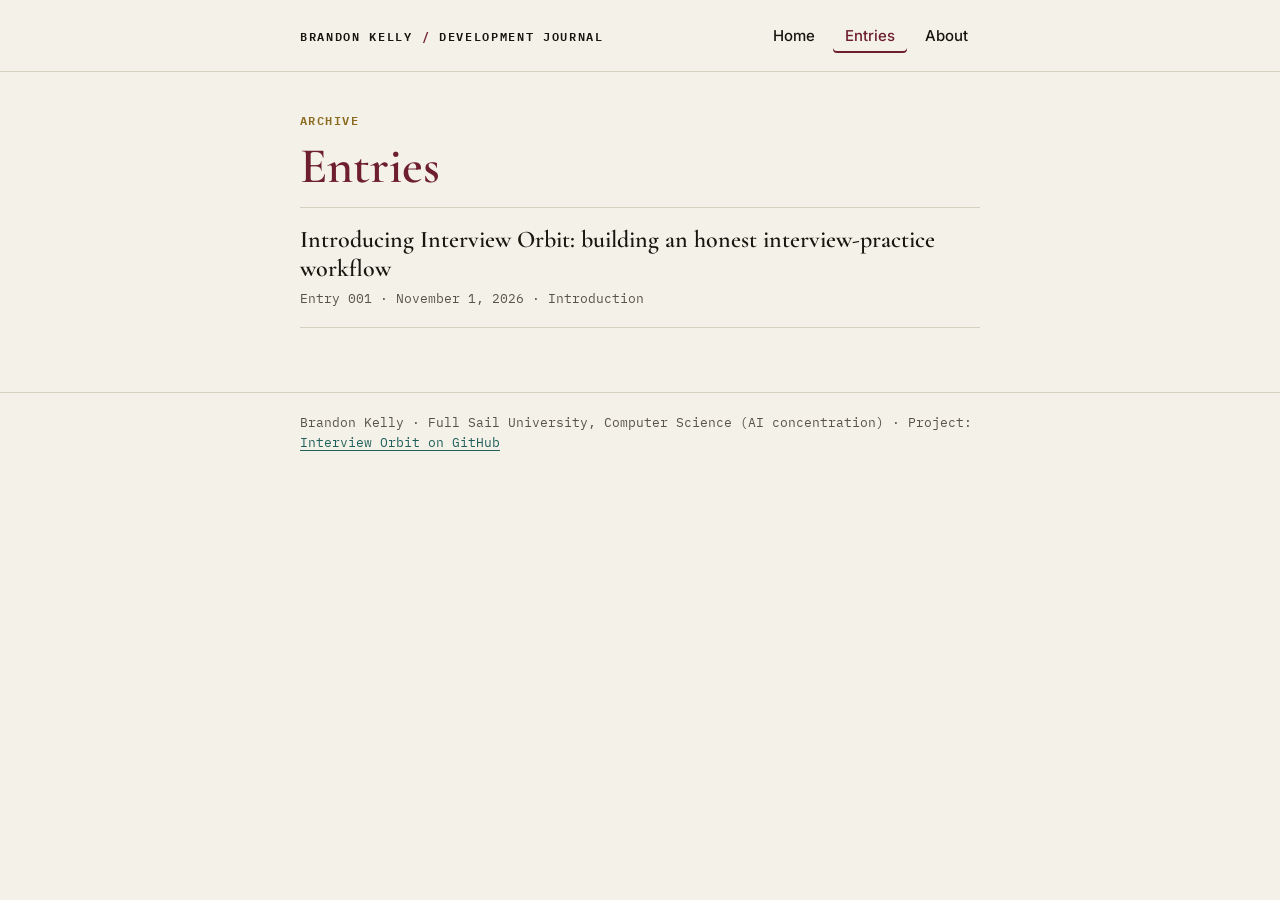
==== entries.html @ 84d7c3ab "Development journal: home, entries, about, and entry 001 First post: Introducing Interview Orbit (No" ====
<!doctype html>
<html lang="en">
<head>
<meta charset="utf-8">
<meta name="viewport" content="width=device-width, initial-scale=1">
<link rel="preconnect" href="https://fonts.googleapis.com"><link rel="preconnect" href="https://fonts.gstatic.com" crossorigin>
<link rel="stylesheet" href="https://fonts.googleapis.com/css2?family=Cormorant+Garamond:wght@600&family=Source+Serif+4:wght@400;600&family=Inter:wght@500;600&family=IBM+Plex+Mono:wght@400;600&display=swap">
<title>Entries · Brandon Kelly</title><link rel="stylesheet" href="assets/journal.css"></head><body>
<header class="masthead"><div class="wrap">
<a class="brand" href="index.html">Brandon Kelly <span>/</span> Development Journal</a>
<nav aria-label="Primary"><ul>
<li><a href="index.html">Home</a></li>
<li><a href="entries.html" aria-current="page">Entries</a></li>
<li><a href="about.html">About</a></li>
</ul></nav></div></header>
<main id="main"><div class="wrap">
<p class="kicker">Archive</p>
<h1>Entries</h1>
<ul class="entry-list"><li><a href="posts/2026-11-01-introducing-interview-orbit.html">Introducing Interview Orbit: building an honest interview-practice workflow</a><span class="meta">Entry 001 · November 1, 2026 · Introduction</span></li></ul>
</div></main>
<footer><div class="wrap">Brandon Kelly · Full Sail University, Computer Science (AI concentration) · Project: <a href="https://github.com/bthoreau88/interview-orbit">Interview Orbit on GitHub</a></div></footer>
</body>
</html>
---- assets/journal.css ----
/* Development journal: OVS editorial (ivory paper, ink, burgundy serif display, teal/gold accents, hairline rules). */
:root {
  --paper: #f4f1e8;
  --ink: #18160f;
  --muted: #57534a;
  --burgundy: #6e1f2e;
  --teal: #1f5f5b;
  --gold: #8a6a1f;
  --rule: #d6d0c0;
  --display: "Cormorant Garamond", Georgia, "Times New Roman", serif;
  --body: "Source Serif 4", Georgia, serif;
  --sans: "Inter", system-ui, -apple-system, "Segoe UI", sans-serif;
  --mono: "IBM Plex Mono", ui-monospace, Consolas, monospace;
}
* { box-sizing: border-box; }
html { -webkit-text-size-adjust: 100%; }
body { margin: 0; background: var(--paper); color: var(--ink); font: 18px/1.65 var(--body); }
a { color: var(--teal); text-underline-offset: 3px; }
a:hover { color: var(--burgundy); }
:focus-visible { outline: 3px solid var(--teal); outline-offset: 3px; }
.wrap { max-width: 720px; margin: 0 auto; padding: 0 20px; }
.masthead { border-bottom: 1px solid var(--rule); }
.masthead .wrap { display: flex; flex-wrap: wrap; align-items: baseline; justify-content: space-between; gap: 8px 24px; padding-block: 18px; }
.brand { font: 600 12px/1.3 var(--mono); letter-spacing: .14em; text-transform: uppercase; color: var(--ink); text-decoration: none; }
.brand span { color: var(--burgundy); }
nav ul { list-style: none; margin: 0; padding: 0; display: flex; gap: 6px; }
nav a { display: inline-block; padding: 10px 12px; font: 500 15px/1 var(--sans); color: var(--ink); text-decoration: none; border-radius: 4px; }
nav a[aria-current="page"] { color: var(--burgundy); box-shadow: inset 0 -2px 0 var(--burgundy); }
main { padding-block: 40px 64px; }
.kicker { font: 600 12px/1.4 var(--mono); letter-spacing: .12em; text-transform: uppercase; color: var(--gold); margin: 0 0 10px; }
h1, h2 { font-family: var(--display); color: var(--burgundy); font-weight: 600; line-height: 1.08; text-wrap: balance; }
h1 { font-size: clamp(34px, 6vw, 50px); margin: 0 0 14px; }
h2 { font-size: 28px; margin: 40px 0 10px; }
.byline { font: 14px/1.5 var(--sans); color: var(--muted); border-top: 1px solid var(--rule); border-bottom: 1px solid var(--rule); padding: 10px 0; margin: 0 0 28px; }
.byline strong { color: var(--ink); font-weight: 600; }
figure { margin: 32px 0; }
figure img { width: 100%; height: auto; display: block; border: 1px solid var(--rule); border-radius: 6px; }
figcaption { font: 14px/1.5 var(--sans); color: var(--muted); margin-top: 8px; }
.entry-list { list-style: none; padding: 0; margin: 0; border-top: 1px solid var(--rule); }
.entry-list li { border-bottom: 1px solid var(--rule); padding: 18px 0; }
.entry-list a { font: 600 24px/1.2 var(--display); color: var(--ink); text-decoration: none; }
.entry-list a:hover { color: var(--burgundy); }
.entry-list .meta { display: block; font: 13px/1.5 var(--mono); color: var(--muted); margin-top: 4px; }
.note { font: 15px/1.6 var(--sans); background: #ece6d6; border-left: 3px solid var(--gold); padding: 12px 16px; border-radius: 0 4px 4px 0; }
footer { border-top: 1px solid var(--rule); font: 13px/1.6 var(--mono); color: var(--muted); }
footer .wrap { padding-block: 20px; }
@media (max-width: 480px) { body { font-size: 17px; } nav a { padding: 10px 8px; } }
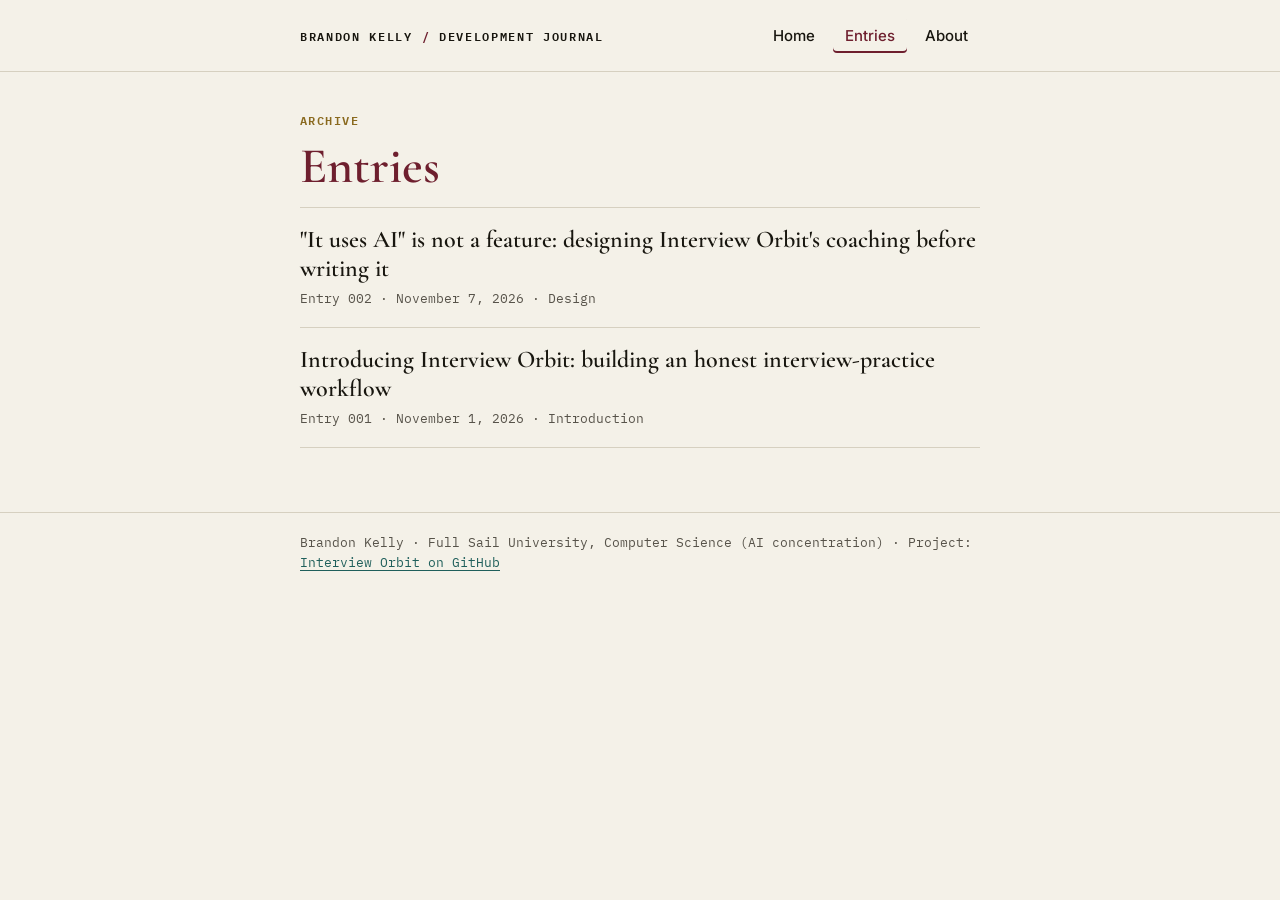
==== commit 4ce2996b: "Entry 002: defining the AI before building it" ====
--- a/entries.html
+++ b/entries.html
@@ -16,7 +16,7 @@
 <main id="main"><div class="wrap">
 <p class="kicker">Archive</p>
 <h1>Entries</h1>
-<ul class="entry-list"><li><a href="posts/2026-11-01-introducing-interview-orbit.html">Introducing Interview Orbit: building an honest interview-practice workflow</a><span class="meta">Entry 001 · November 1, 2026 · Introduction</span></li></ul>
+<ul class="entry-list"><li><a href="posts/2026-11-07-defining-the-ai-before-building-it.html">"It uses AI" is not a feature: designing Interview Orbit's coaching before writing it</a><span class="meta">Entry 002 · November 7, 2026 · Design</span></li><li><a href="posts/2026-11-01-introducing-interview-orbit.html">Introducing Interview Orbit: building an honest interview-practice workflow</a><span class="meta">Entry 001 · November 1, 2026 · Introduction</span></li></ul>
 </div></main>
 <footer><div class="wrap">Brandon Kelly · Full Sail University, Computer Science (AI concentration) · Project: <a href="https://github.com/bthoreau88/interview-orbit">Interview Orbit on GitHub</a></div></footer>
 </body>
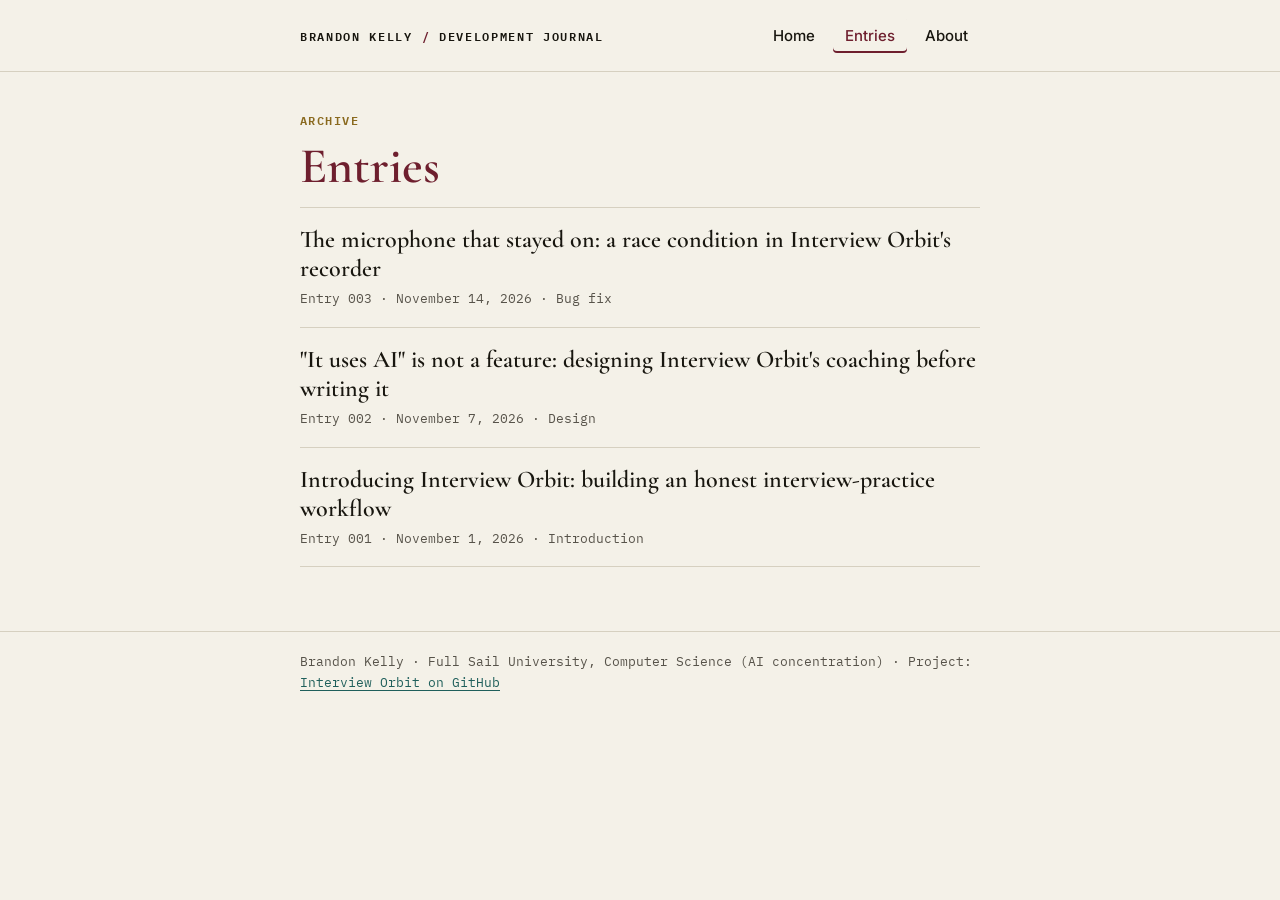
==== commit 3b419613: "Entry 003: the microphone that stayed on" ====
--- a/entries.html
+++ b/entries.html
@@ -16,7 +16,7 @@
 <main id="main"><div class="wrap">
 <p class="kicker">Archive</p>
 <h1>Entries</h1>
-<ul class="entry-list"><li><a href="posts/2026-11-07-defining-the-ai-before-building-it.html">"It uses AI" is not a feature: designing Interview Orbit's coaching before writing it</a><span class="meta">Entry 002 · November 7, 2026 · Design</span></li><li><a href="posts/2026-11-01-introducing-interview-orbit.html">Introducing Interview Orbit: building an honest interview-practice workflow</a><span class="meta">Entry 001 · November 1, 2026 · Introduction</span></li></ul>
+<ul class="entry-list"><li><a href="posts/2026-11-14-the-microphone-that-stayed-on.html">The microphone that stayed on: a race condition in Interview Orbit's recorder</a><span class="meta">Entry 003 · November 14, 2026 · Bug fix</span></li><li><a href="posts/2026-11-07-defining-the-ai-before-building-it.html">"It uses AI" is not a feature: designing Interview Orbit's coaching before writing it</a><span class="meta">Entry 002 · November 7, 2026 · Design</span></li><li><a href="posts/2026-11-01-introducing-interview-orbit.html">Introducing Interview Orbit: building an honest interview-practice workflow</a><span class="meta">Entry 001 · November 1, 2026 · Introduction</span></li></ul>
 </div></main>
 <footer><div class="wrap">Brandon Kelly · Full Sail University, Computer Science (AI concentration) · Project: <a href="https://github.com/bthoreau88/interview-orbit">Interview Orbit on GitHub</a></div></footer>
 </body>
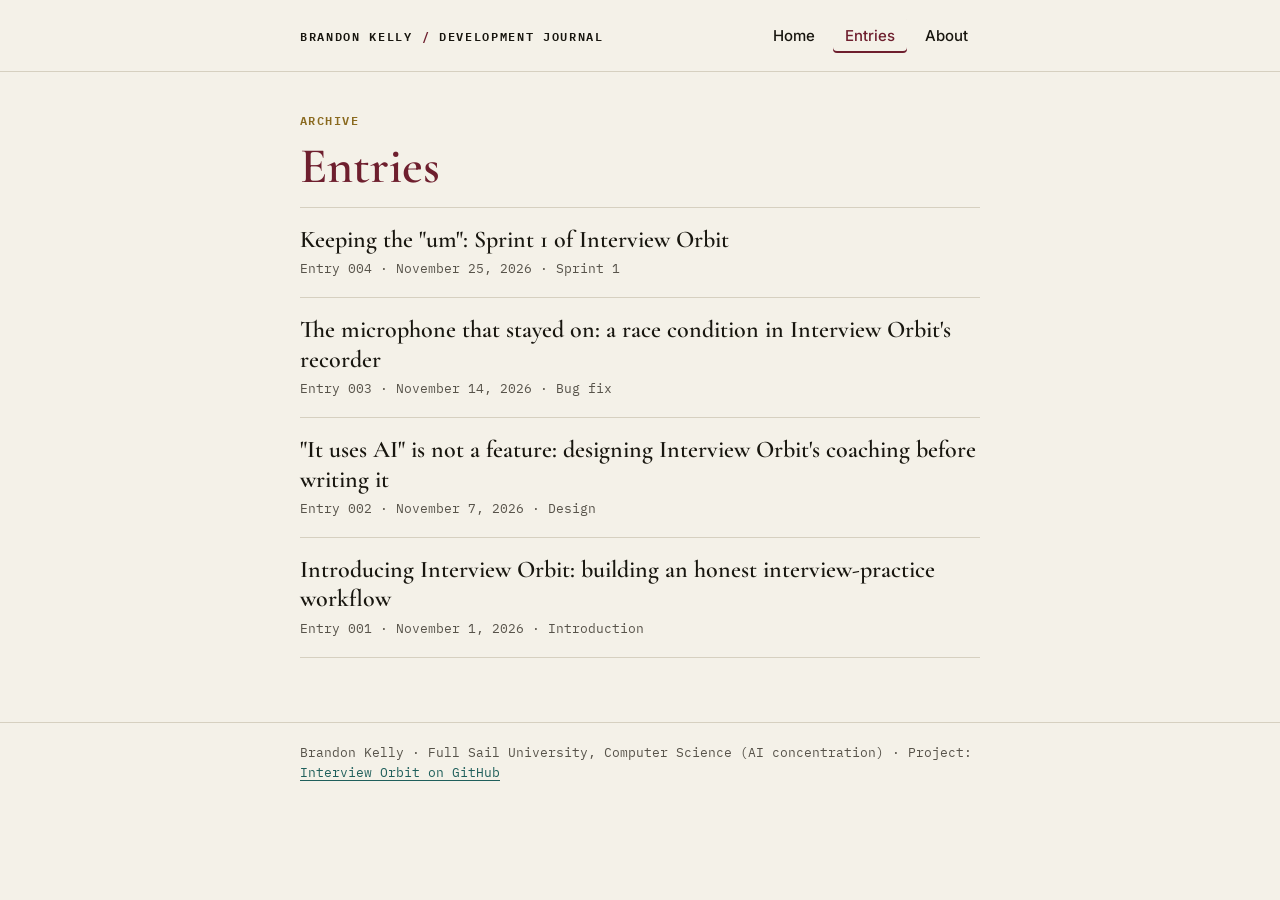
==== commit c7963077: "Entry 004: keeping the um, Sprint 1 of Interview Orbit" ====
--- a/entries.html
+++ b/entries.html
@@ -16,7 +16,7 @@
 <main id="main"><div class="wrap">
 <p class="kicker">Archive</p>
 <h1>Entries</h1>
-<ul class="entry-list"><li><a href="posts/2026-11-14-the-microphone-that-stayed-on.html">The microphone that stayed on: a race condition in Interview Orbit's recorder</a><span class="meta">Entry 003 · November 14, 2026 · Bug fix</span></li><li><a href="posts/2026-11-07-defining-the-ai-before-building-it.html">"It uses AI" is not a feature: designing Interview Orbit's coaching before writing it</a><span class="meta">Entry 002 · November 7, 2026 · Design</span></li><li><a href="posts/2026-11-01-introducing-interview-orbit.html">Introducing Interview Orbit: building an honest interview-practice workflow</a><span class="meta">Entry 001 · November 1, 2026 · Introduction</span></li></ul>
+<ul class="entry-list"><li><a href="posts/2026-11-25-keeping-the-um.html">Keeping the "um": Sprint 1 of Interview Orbit</a><span class="meta">Entry 004 · November 25, 2026 · Sprint 1</span></li><li><a href="posts/2026-11-14-the-microphone-that-stayed-on.html">The microphone that stayed on: a race condition in Interview Orbit's recorder</a><span class="meta">Entry 003 · November 14, 2026 · Bug fix</span></li><li><a href="posts/2026-11-07-defining-the-ai-before-building-it.html">"It uses AI" is not a feature: designing Interview Orbit's coaching before writing it</a><span class="meta">Entry 002 · November 7, 2026 · Design</span></li><li><a href="posts/2026-11-01-introducing-interview-orbit.html">Introducing Interview Orbit: building an honest interview-practice workflow</a><span class="meta">Entry 001 · November 1, 2026 · Introduction</span></li></ul>
 </div></main>
 <footer><div class="wrap">Brandon Kelly · Full Sail University, Computer Science (AI concentration) · Project: <a href="https://github.com/bthoreau88/interview-orbit">Interview Orbit on GitHub</a></div></footer>
 </body>
